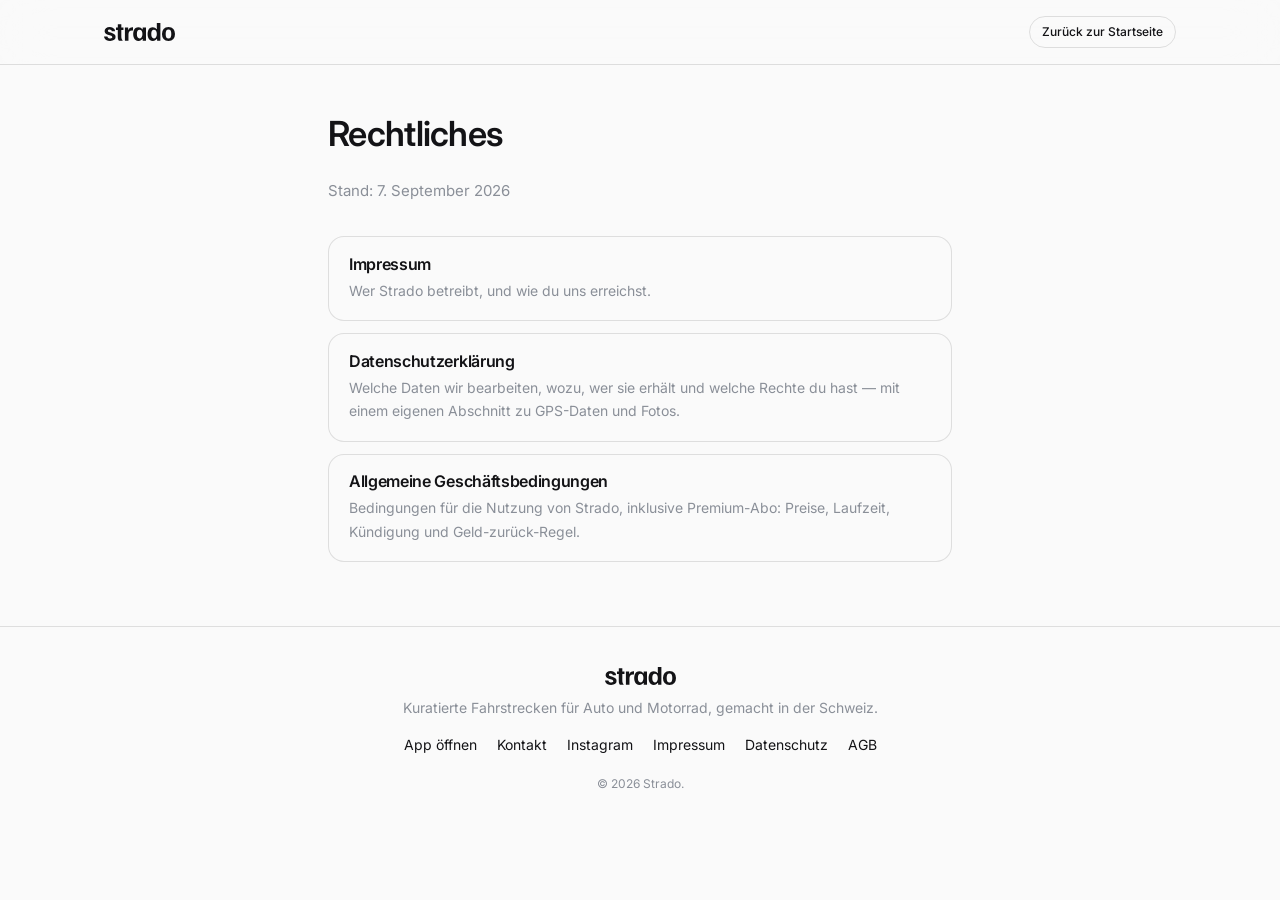
==== legal/index.html @ accf0fd1 "Infoseite: Texte menschlicher Gedankenstriche und Werbefloskeln aus Startseite, Meta-Beschreibungen " ====
<!DOCTYPE html>
<html lang="de">
<head>
<meta charset="UTF-8">
<meta name="viewport" content="width=device-width, initial-scale=1, viewport-fit=cover">
<title>Rechtliches · Strado</title>
<meta name="description" content="Impressum, Datenschutzerklärung und AGB von Strado.">

<!-- Kanonische Adresse. Ohne sie ist diese Seite unter zwei Hostnamen
     gleichzeitig indexierbar: www.strado.ch und die Vercel-interne
     cornice-ch.vercel.app, die denselben Inhalt mit 200 ausliefert. Zwei
     Adressen mit identischem Text sind fuer eine Suchmaschine zwei
     konkurrierende Seiten — bei einer jungen Domain genau die Aufteilung,
     die man sich nicht leisten kann.

     Der Wert traegt www, nicht die Apex-Form: strado.ch antwortet mit 308
     auf www.strado.ch, dort steht der Inhalt. Ein Canonical, das selbst
     erst weiterleitet, ist ein Widerspruch zwischen zwei Signalen. Verlinkt
     wird in Fliesstext und Rechtstexten weiterhin die Apex-Form (siehe
     README, Abschnitt "Domains") — das ist die Marke, dies hier ist die
     Adresse. Wer bei Vercel die Apex-Domain zur primaeren macht, dreht
     beide Werte hier und in og:url mit. -->
<link rel="canonical" href="https://www.strado.ch/legal">
<meta name="theme-color" media="(prefers-color-scheme: light)" content="#FAFAFA">
<meta name="theme-color" media="(prefers-color-scheme: dark)" content="#0B0B0D">
<meta name="robots" content="noindex">

<link rel="icon" href="/favicon.ico" sizes="32x32">
<link rel="icon" href="/favicon.svg" type="image/svg+xml">
<link rel="apple-touch-icon" href="/apple-touch-icon.png">
<link rel="preconnect" href="https://fonts.googleapis.com">
<link rel="preconnect" href="https://fonts.gstatic.com" crossorigin>
<link href="https://fonts.googleapis.com/css2?family=Inter:wght@400;500;600;700&display=swap" rel="stylesheet">
<link rel="stylesheet" href="/styles.css">
<script>
  window.va = window.va || function () { (window.vaq = window.vaq || []).push(arguments); };
</script>
<script defer src="/_vercel/insights/script.js"></script>
</head>
<body>

<header class="site-header">
  <div class="wrap header-inner">
    <a href="/" class="logo" aria-label="Strado, zur Startseite"><span class="signet"></span><span class="wortmarke">strado</span></a>
    <a class="btn btn-secondary btn-sm" href="/">Zurück zur Startseite</a>
  </div>
</header>

<main>
  <section class="legal">
    <div class="wrap legal-inner">
      <h1>Rechtliches</h1>
      <p class="legal-stand">Stand: 7. September 2026</p>

      <div class="legal-index">
        <a class="card" href="/legal/impressum">
          <h2>Impressum</h2>
          <p>Wer Strado betreibt, und wie du uns erreichst.</p>
        </a>
        <a class="card" href="/legal/datenschutz">
          <h2>Datenschutzerklärung</h2>
          <p>Welche Daten wir bearbeiten, wozu, wer sie erhält und welche Rechte du hast — mit einem eigenen Abschnitt zu GPS-Daten und Fotos.</p>
        </a>
        <a class="card" href="/legal/agb">
          <h2>Allgemeine Geschäftsbedingungen</h2>
          <p>Bedingungen für die Nutzung von Strado, inklusive Premium-Abo: Preise, Laufzeit, Kündigung und Geld-zurück-Regel.</p>
        </a>
      </div>
    </div>
  </section>
</main>

<footer class="site-footer">
  <div class="wrap footer-inner">
    <a href="/" class="logo"><span class="wortmarke">strado</span></a>
    <p class="footer-tag">Kuratierte Fahrstrecken für Auto und Motorrad, gemacht in der Schweiz.</p>
    <div class="footer-links">
      <a href="https://app.strado.ch/" rel="noopener">App öffnen</a>
      <a href="mailto:contact@strado.ch">Kontakt</a>
      <a href="https://www.instagram.com/strado.ch" rel="me noopener">Instagram</a>
      <a href="/legal/impressum">Impressum</a>
      <a href="/legal/datenschutz">Datenschutz</a>
      <a href="/legal/agb">AGB</a>
    </div>
    <p class="footer-copy">© <span id="year"></span> Strado.</p>
  </div>
</footer>

<script>document.getElementById('year').textContent = new Date().getFullYear();</script>
</body>
</html>
---- styles.css ----
/* Designsystem der Info-Seite.
 *
 * Die Werte stammen eins zu eins aus `app/globals.css` des App-Repos
 * (`janlampert08-dev/strado`) — gleiche Namen, gleiche Zahlen, damit ein
 * Abgleich der beiden Dateien ohne Umrechnen moeglich ist. Wer dort ein
 * Token aendert, sollte hier mitziehen; sonst laufen Info-Seite und App
 * wieder auseinander.
 *
 * Zwei bewusste Zusaetze, die es in der App nicht gibt und die als solche
 * gekennzeichnet sind: --text-hero (eine Stufe ueber --text-display, weil
 * ein Hero allein auf leerer Flaeche steht statt in einer App-Chrome) und
 * --max fuer die Inhaltsbreite.
 *
 * Die App kennt zusaetzlich eine manuelle Hell/Dunkel-Wahl
 * (Einstellungen -> Darstellung, gespeichert im localStorage). Die
 * Info-Seite hat keine Einstellungen und folgt deshalb nur der
 * Systemvorgabe — dieselben zwei Paletten, nur ohne Uebersteuerung.
 */

:root {
  --color-background: #fafafa;
  --color-foreground: #131316;
  --color-accent: #3d5afe;
  --color-muted: #8a8f98;

  --color-border: color-mix(in oklch, var(--color-foreground) 12%, transparent);
  --color-border-strong: color-mix(in oklch, var(--color-foreground) 30%, transparent);
  --color-surface: color-mix(in oklch, var(--color-foreground) 3%, var(--color-background));

  --color-accent-subtle: color-mix(in oklch, var(--color-accent) 8%, var(--color-background));

  --radius-sm: 0.5rem;
  --radius-md: 0.75rem;
  --radius-lg: 1rem;

  /* Wie in der App zurueckhaltend eingesetzt: nur fuer tatsaechlich
     schwebende Flaechen, nicht fuer ruhende Karten (die bekommen eine
     Haarlinie). Hier gibt es genau eine solche Flaeche, die Produktvorschau
     im Hero — die uebrigen Schattenstufen der App braucht diese Seite nicht
     und fuehrt sie deshalb nicht mit. */
  --shadow-elevated: 0 2px 8px -2px color-mix(in oklch, var(--color-foreground) 18%, transparent),
    0 1px 2px color-mix(in oklch, var(--color-foreground) 8%, transparent);

  --ease-standard: cubic-bezier(0.2, 0, 0, 1);
  --duration-fast: 120ms;

  --text-display: clamp(1.5rem, 1.2rem + 1.2vw, 2.25rem);
  --text-title: clamp(1.125rem, 1.05rem + 0.3vw, 1.375rem);

  /* Nur hier, nicht in der App: eine Stufe ueber --text-display. */
  --text-hero: clamp(2rem, 1.5rem + 2.2vw, 3.25rem);

  --max: 1120px;

  /* Hoehe des klebrigen Headers. Das Skript am Seitenende misst sie und
     ueberschreibt den Wert; dieser Standard entspricht der jetzigen
     Kopfzeile (12 px Polsterung oben und unten, 32 px Inhalt, 1 px Linie)
     und haelt den Hero auch ohne JavaScript bildschirmfuellend. */
  --header-h: 57px;

  color-scheme: light;
}

/* Reiner Token-Tausch wie in der App — kein Regelwerk unterhalb dieser
   Stelle kennt ein zweites Farbschema. */
@media (prefers-color-scheme: dark) {
  :root {
    --color-background: #0b0b0d;
    --color-foreground: #f2f2f4;
    --color-accent: #6b83ff;
    --color-muted: #8f95a3;

    --color-border: color-mix(in oklch, var(--color-foreground) 14%, transparent);
    --color-border-strong: color-mix(in oklch, var(--color-foreground) 32%, transparent);
    --color-surface: color-mix(in oklch, var(--color-foreground) 6%, var(--color-background));

    --color-accent-subtle: color-mix(in oklch, var(--color-accent) 14%, var(--color-background));

    --shadow-elevated: 0 2px 8px -2px color-mix(in oklch, black 50%, transparent),
      0 1px 2px color-mix(in oklch, black 30%, transparent);

    color-scheme: dark;
  }
}

* { box-sizing: border-box; }

html { scroll-behavior: smooth; }

body {
  margin: 0;
  background: var(--color-background);
  color: var(--color-foreground);
  font-family: "Inter", -apple-system, BlinkMacSystemFont, "Segoe UI", sans-serif;
  -webkit-font-smoothing: antialiased;
  -webkit-tap-highlight-color: transparent;
  line-height: 1.5;
}

img, svg { display: block; max-width: 100%; }

a { color: inherit; text-decoration: none; }

/* Wie in der App: tabellarische Zahlen fuer Raenge, Zeiten und Kilometer. */
.num {
  font-family: "IBM Plex Mono", ui-monospace, SFMono-Regular, Menlo, monospace;
  font-weight: 500;
  font-variant-numeric: tabular-nums;
}

.wrap {
  max-width: var(--max);
  margin: 0 auto;
  padding: 0 1rem;
}

@media (min-width: 640px) {
  .wrap { padding: 0 1.5rem; }
}

h1, h2, h3 {
  font-weight: 600;
  letter-spacing: -0.02em;
  line-height: 1.2;
  margin: 0;
}

@media (prefers-reduced-motion: reduce) {
  html { scroll-behavior: auto; }
  *, *::before, *::after {
    animation-duration: 0.01ms !important;
    /* Ohne das liefe eine Endlos-Animation (der Pfeil im Scroll-Hinweis)
       nicht ruhig, sondern unsichtbar schnell weiter. */
    animation-iteration-count: 1 !important;
    transition-duration: 0.01ms !important;
  }
}

/* ---------- Wortmarke und Signet ----------
 *
 * Die App zeichnet dieselbe Kontur als Inline-SVG mit fill="currentColor"
 * (components/Wortmarke.tsx), damit sie in hell und dunkel funktioniert.
 * Ein <img> kann currentColor nicht erben, deshalb liegt wortmarke.svg hier
 * als Maske ueber einer Flaeche in der Textfarbe — eine Datei, beide
 * Schemata, wie drueben.
 *
 * Ohne Maskenunterstuetzung bleibt der Text "strado" sichtbar; er steht auch
 * mit Maske im Markup und liefert den Linknamen fuer Screenreader.
 */
.wortmarke {
  display: block;
  font-size: 1.125rem;
  font-weight: 700;
  letter-spacing: -0.03em;
  line-height: 1;
}

@supports (mask-image: url("/wortmarke.svg")) or (-webkit-mask-image: url("/wortmarke.svg")) {
  .wortmarke {
    /* 268.83 : 67.92 aus dem viewBox, auf 18 px Hoehe — dieselbe Hoehe, die
       die App im Header setzt (h-[18px]). */
    width: 71.25px;
    height: 18px;
    overflow: hidden;
    text-indent: -400px;
    background-color: currentColor;
    -webkit-mask: url("/wortmarke.svg") no-repeat center / contain;
    mask: url("/wortmarke.svg") no-repeat center / contain;
  }
}

/* Das Signet — der Rundkurs — traegt die Kopfzeile auf schmalen Schirmen,
 * genau wie components/LogoLink.tsx in der App: unter 640 px das Zeichen, ab
 * 640 px der ganze Schriftzug. Die Fusszeile behaelt den Schriftzug in jeder
 * Breite; sie ist eine mittige Spalte und hat den Platz.
 *
 * Standardmaessig unsichtbar: faellt die Maske aus, bleibt es unsichtbar und
 * der Schriftzug steht ueberall, denn der Tausch unten liegt mit im
 * @supports-Block. Ohne das zeigte ein Browser ohne Maskenunterstuetzung
 * unter 640 px ueberhaupt kein Logo.
 */
.signet {
  display: none;
}

@supports (mask-image: url("/signet.svg")) or (-webkit-mask-image: url("/signet.svg")) {
  .signet {
    /* 92 : 54 aus dem viewBox, auf dieselben 18 px Hoehe wie die Wortmarke.
       Das Zeichen ist rund 1.7-mal so breit wie hoch — die Breite folgt der
       Hoehe, eine quadratische Flaeche wuerde es stauchen. */
    width: 30.67px;
    height: 18px;
    background-color: currentColor;
    -webkit-mask: url("/signet.svg") no-repeat center / contain;
    mask: url("/signet.svg") no-repeat center / contain;
  }

  @media (max-width: 639.98px) {
    .site-header .signet { display: block; }
    /* Der Linkname haengt hier nicht mehr am Text: display: none nimmt ihn
       auch aus dem Accessibility-Baum. Deshalb traegt das <a> in der
       Kopfzeile ein aria-label. */
    .site-header .wortmarke { display: none; }
  }
}

.logo {
  display: flex;
  flex-shrink: 0;
  color: var(--color-foreground);
}

/* ---------- Header ---------- */

/* Sticky mit Transluzenz statt eines deckenden Balkens — dasselbe Muster wie
   components/Header.tsx in der App. */
.site-header {
  position: sticky;
  top: 0;
  z-index: 30;
  border-bottom: 1px solid var(--color-border);
  background: color-mix(in oklch, var(--color-background) 85%, transparent);
  -webkit-backdrop-filter: blur(24px);
  backdrop-filter: blur(24px);
}

.header-inner {
  display: flex;
  align-items: center;
  justify-content: space-between;
  gap: 0.75rem;
  padding-top: 0.75rem;
  padding-bottom: 0.75rem;
}

@media (min-width: 640px) {
  .header-inner { padding-top: 1rem; padding-bottom: 1rem; }
}

.site-nav {
  display: none;
  align-items: center;
  gap: 1.5rem;
  font-size: 0.875rem;
}

.site-nav a { transition: color var(--duration-fast) var(--ease-standard); }
.site-nav a:hover { color: var(--color-accent); }

.header-actions {
  display: flex;
  flex-shrink: 0;
  align-items: center;
  gap: 1rem;
}

@media (min-width: 768px) {
  .site-nav { display: flex; }
}

/* ---------- Buttons ----------
 *
 * Varianten und Groessen aus components/ui/Button.tsx: primary ist die
 * Vordergrundfarbe als Flaeche (kein Farbverlauf, kein farbiger Schatten),
 * secondary eine Haarlinie. .btn-lg gibt es dort nicht — der Hero-CTA steht
 * hier allein auf einer leeren Flaeche und traegt eine Stufe mehr.
 */

.btn {
  display: inline-flex;
  align-items: center;
  justify-content: center;
  gap: 0.375rem;
  border: 1px solid transparent;
  font-weight: 500;
  white-space: nowrap;
  transition: transform var(--duration-fast) var(--ease-standard),
    opacity var(--duration-fast) var(--ease-standard),
    border-color var(--duration-fast) var(--ease-standard),
    background-color var(--duration-fast) var(--ease-standard);
}

.btn:active { transform: scale(0.95); }

.btn:focus-visible,
.text-link:focus-visible,
.scroll-cue:focus-visible,
.site-nav a:focus-visible,
.footer-links a:focus-visible,
.logo:focus-visible {
  outline: none;
  border-radius: var(--radius-sm);
  box-shadow: 0 0 0 2px var(--color-background),
    0 0 0 4px color-mix(in oklch, var(--color-accent) 40%, transparent);
}

.btn-primary {
  border-radius: 999px;
  border-color: var(--color-foreground);
  background: var(--color-foreground);
  color: var(--color-background);
}

.btn-primary:hover { opacity: 0.9; }

.btn-secondary {
  border-radius: var(--radius-lg);
  border-color: var(--color-border);
  color: var(--color-foreground);
}

.btn-secondary:hover { border-color: var(--color-border-strong); }

/* sm ist die Groesse, die die App im Header setzt; lg gibt es dort nicht
   (siehe Kommentar oben). Die mittlere Groesse fuehrt diese Seite nicht mit,
   weil sie hier an keiner Stelle vorkommt. */
.btn-sm { padding: 0.375rem 0.75rem; font-size: 0.75rem; }
.btn-lg { padding: 0.6875rem 1.375rem; font-size: 0.9375rem; }

.text-link {
  color: var(--color-foreground);
  text-decoration: underline;
  text-decoration-color: var(--color-border-strong);
  text-underline-offset: 0.25em;
  transition: color var(--duration-fast) var(--ease-standard),
    text-decoration-color var(--duration-fast) var(--ease-standard);
}

.text-link:hover { color: var(--color-accent); text-decoration-color: var(--color-accent); }

/* ---------- Flaechen ----------
 *
 * components/ui/Card.tsx: rounded-lg, Haarlinie, ruhender Untergrund. Kein
 * Farbverlauf, kein Schatten ausser bei tatsaechlich schwebenden Flaechen.
 */

.card {
  border: 1px solid var(--color-border);
  border-radius: var(--radius-lg);
  background: var(--color-background);
}

/* ---------- Abschnitte ---------- */

section { padding: 4rem 0; }

/* Wie bei den Rechtstexten: ein Sprung auf #funktionen oder #so-gehts soll
   nicht unter dem klebrigen Header landen. */
section[id] { scroll-margin-top: 4.5rem; }

@media (min-width: 768px) {
  section { padding: 5rem 0; }
}

section h2 {
  font-size: var(--text-display);
  max-width: 34ch;
}

/* Abschnittsmarke wie die Zwischenueberschriften in der App
   (RouteLeaderboardPreview: "text-sm font-semibold tracking-wide uppercase"). */
.section-label {
  margin: 0 0 0.75rem;
  font-size: 0.875rem;
  font-weight: 600;
  letter-spacing: 0.05em;
  text-transform: uppercase;
  color: var(--color-muted);
}

.section-lede {
  color: var(--color-muted);
  font-size: 1rem;
  max-width: 60ch;
  margin: 0.75rem 0 0;
}

/* ---------- Hero ---------- */

.hero { padding: 3rem 0 4rem; }

@media (min-width: 768px) {
  .hero { padding: 4rem 0 5rem; }
}

.hero-inner {
  display: grid;
  grid-template-columns: 1fr;
  gap: 3rem;
  align-items: center;
}

@media (min-width: 980px) {
  .hero-inner { grid-template-columns: 1.05fr 0.95fr; }
}

.hero-copy { max-width: 36rem; }

.hero h1 {
  font-size: var(--text-hero);
  letter-spacing: -0.03em;
  margin-bottom: 1rem;
}

.hero h1 .accent-text { color: var(--color-accent); }

.hero-sub {
  font-size: 1.0625rem;
  color: var(--color-muted);
  max-width: 52ch;
  margin: 0 0 1.75rem;
}

.hero-cta {
  display: flex;
  flex-wrap: wrap;
  align-items: center;
  gap: 0.75rem 1.25rem;
  margin-bottom: 0;
}

/* ---- Scroll-Hinweis ----
 *
 * Ein Link wie jeder andere (er springt zu #funktionen), nur mit einem
 * Pfeil, der sich bewegt. Auf dem Handy sitzt er am unteren Rand des
 * bildschirmfuellenden Heros und ist dort das einzige Zeichen, dass unter
 * der Kante noch etwas kommt. Die Bewegung ist klein und langsam: sie soll
 * den Blick fuehren, nicht um Aufmerksamkeit betteln.
 */
.scroll-cue {
  display: inline-flex;
  align-self: flex-start;
  align-items: center;
  gap: 0.5rem;
  margin-top: 1.5rem;
  font-size: 0.875rem;
  color: var(--color-muted);
  transition: color var(--duration-fast) var(--ease-standard);
}

.scroll-cue:hover { color: var(--color-foreground); }

.scroll-cue svg {
  width: 1.125rem;
  height: 1.125rem;
  animation: scroll-cue-pfeil 1.8s ease-in-out infinite;
}

@keyframes scroll-cue-pfeil {
  0%, 60%, 100% { transform: translateY(0); opacity: 0.7; }
  30% { transform: translateY(0.3rem); opacity: 1; }
}

/* ---- Bildschirmfuellender Hero auf dem Handy ----
 *
 * Bis 980 px steht die Produktvorschau unter dem Text (darueber liegen beide
 * nebeneinander, da ergaebe die Rechnung keinen Sinn). In dieser Breite soll
 * der Textteil allein den sichtbaren Bereich fuellen: die Vorschau der
 * Streckenseite taucht erst auf, wenn jemand scrollt.
 *
 * Abgezogen wird die Hoehe des klebrigen Headers — er steht im Fluss, nicht
 * ueber dem Inhalt, also ist der freie Bereich um genau so viel kleiner.
 * --header-h misst das Skript am Seitenende; der Standardwert hier ist die
 * gemessene Hoehe der jetzigen Kopfzeile und traegt die Seite auch ohne
 * JavaScript.
 *
 * dvh statt vh, weil iOS Safari die Adressleiste beim Scrollen einklappt:
 * mit vh waere der Hero anfangs zu hoch und die Vorschau lugte hervor. Die
 * vh-Zeile davor bleibt als Rueckfall fuer Browser ohne dvh stehen.
 *
 * min-height, nicht height: auf einem quer gehaltenen Handy ist der Text
 * hoeher als der Bildschirm, dann waechst der Block mit, statt zu ueberlaufen.
 */
@media (max-width: 979.98px) {
  .hero { padding-top: 0; }

  .hero-copy {
    display: flex;
    flex-direction: column;
    min-height: calc(100vh - var(--header-h));
    min-height: calc(100dvh - var(--header-h));
    /* Polsterung statt Aussenabstand: sie zaehlt in die Mindesthoehe hinein
       (border-box) und haelt den Text auch dann von der Kopfzeile weg, wenn
       die automatischen Abstaende unten auf 0 fallen — quer gehaltenes
       Handy, sehr grosse Schrift. */
    padding-top: 2rem;
    padding-bottom: calc(1rem + env(safe-area-inset-bottom, 0px));
  }

  /* Zwei automatische Aussenabstaende teilen den freien Platz: der Text sitzt
     in der Mitte, der Scroll-Hinweis am unteren Rand. Reicht der Platz
     nicht, fallen beide auf 0 zurueck und nichts ueberlappt — der Abstand
     zum Knopf bleibt dann als Polsterung erhalten. */
  .hero-copy h1 { margin-top: auto; }

  .hero-copy .scroll-cue {
    margin-top: auto;
    padding-top: 1.5rem;
  }
}

/* ---------- Produktvorschau im Hero ----------
 *
 * Nachbau des Detail-Panels einer Streckenseite, Block fuer Block aus dem
 * App-Repo: Kopfzeile und Kennzahlen-Kacheln aus app/strecken/[id]/page.tsx,
 * der Akzent-Knopf aus components/GefahrenSection.tsx, das Hoehenprofil aus
 * components/ElevationProfile.tsx (gleicher viewBox, gleicher Verlauf,
 * gleicher Gipfelpunkt) und die Bestzeiten aus
 * components/RouteLeaderboardPreview.tsx.
 */

.app-shot {
  display: flex;
  flex-direction: column;
  gap: 1.25rem;
  margin: 0 auto;
  max-width: 26rem;
  padding: 1.25rem;
  box-shadow: var(--shadow-elevated);
}

.shot-region,
.shot-orte {
  margin: 0;
  font-size: 0.875rem;
  color: var(--color-muted);
}

.shot-name {
  margin: 0;
  font-size: var(--text-display);
  font-weight: 600;
  letter-spacing: -0.02em;
  line-height: 1.2;
}

.shot-orte { margin-top: 0.25rem; }

/* Der Knopf steht in der App ueber einer Trennlinie und ist der einzige
   flaechige Akzent auf der Seite — hier genauso, als Blickfang des
   Ausschnitts. Ein <span>, kein <a>: der Ausschnitt ist ein Bild, kein
   zweiter Weg in die App. */
.shot-start {
  display: flex;
  justify-content: center;
  border-top: 1px solid var(--color-border);
  padding-top: 1.25rem;
}

.shot-start-knopf {
  border-radius: 999px;
  border: 1px solid var(--color-accent);
  background: var(--color-accent);
  padding: 0.6rem 2rem;
  font-size: 0.9375rem;
  font-weight: 500;
  color: var(--color-background);
}

/* ---- Hoehenprofil ---- */

.shot-profil svg {
  width: 100%;
  height: 6rem;
}

/* stop-color gehoert hierher: eine Praesentationsangabe im Markup nimmt kein
   var(), der Verlauf bliebe im dunklen Schema auf dem hellen Akzentton
   stehen — dasselbe Problem loest ElevationProfile.tsx drueben ueber ein
   style-Objekt. Das fill="url(#hoehenverlauf)" der Flaeche steht dagegen
   bewusst im Markup: ein url(#id) in einem Stylesheet loest gegen dessen
   eigene Adresse auf und faende den Verlauf im Dokument nicht sicher. */
.shot-profil stop { stop-color: var(--color-accent); }

.shot-linie {
  fill: none;
  stroke: var(--color-accent);
  stroke-width: 2;
  stroke-linecap: round;
  stroke-linejoin: round;
}

.shot-gipfel { fill: var(--color-accent); }

.shot-profil-fuss {
  display: flex;
  justify-content: space-between;
  gap: 0.5rem;
  margin: 0.25rem 0 0;
  font-size: 0.75rem;
  color: var(--color-muted);
}

/* ---- Kennzahlen ---- */

/* Die App zeigt sie zweispaltig und ab sm vierspaltig; in dieser Breite ist
   zweispaltig die Fassung, die traegt. */
.shot-werte {
  display: grid;
  grid-template-columns: repeat(2, 1fr);
  gap: 0.75rem;
  margin: 0;
}

.shot-wert {
  display: flex;
  flex-direction: column;
  gap: 0.25rem;
  border: 1px solid var(--color-border);
  border-radius: var(--radius-lg);
  background: var(--color-surface);
  padding: 0.875rem;
}

.shot-wert dt { font-size: 0.8125rem; color: var(--color-muted); }
.shot-wert dd { margin: 0; font-size: 0.875rem; }
.shot-wert-gross { font-size: var(--text-title); font-weight: 600; }

/* ---- Bestzeiten ---- */

.shot-label {
  margin: 0 0 0.5rem;
  font-size: 0.875rem;
  font-weight: 600;
  letter-spacing: 0.05em;
  text-transform: uppercase;
  color: var(--color-muted);
}

.shot-bestzeiten {
  list-style: none;
  margin: 0;
  padding: 0;
  border: 1px solid var(--color-border);
  border-radius: var(--radius-lg);
  background: var(--color-background);
}

.shot-bestzeiten li {
  display: flex;
  align-items: center;
  gap: 0.75rem;
  padding: 0.625rem 0.875rem;
  font-size: 0.875rem;
}

.shot-bestzeiten li + li { border-top: 1px solid var(--color-border); }

.shot-rang {
  display: flex;
  width: 1rem;
  flex-shrink: 0;
  justify-content: center;
  font-size: 0.75rem;
  color: var(--color-muted);
}

.shot-rang svg { width: 1rem; height: 1rem; }

.shot-avatar {
  display: flex;
  width: 1.5rem;
  height: 1.5rem;
  flex-shrink: 0;
  align-items: center;
  justify-content: center;
  border: 1px solid var(--color-border);
  border-radius: 999px;
  background: var(--color-surface);
  font-size: 0.6rem;
  font-weight: 500;
  color: var(--color-muted);
}

.shot-fahrer {
  min-width: 0;
  flex: 1;
  overflow: hidden;
  text-overflow: ellipsis;
  white-space: nowrap;
}

.shot-zeit {
  flex-shrink: 0;
  font-size: 0.8125rem;
  color: var(--color-muted);
}

/* ---------- Funktionen ---------- */

.features { border-top: 1px solid var(--color-border); }

.feature-grid {
  display: grid;
  grid-template-columns: repeat(auto-fit, minmax(17rem, 1fr));
  gap: 0.75rem;
  margin-top: 2.5rem;
}

.feature {
  padding: 1.25rem;
  transition: border-color var(--duration-fast) var(--ease-standard);
}

.feature:hover { border-color: var(--color-border-strong); }

.feature-icon-badge {
  display: inline-flex;
  align-items: center;
  justify-content: center;
  width: 2.25rem;
  height: 2.25rem;
  border-radius: var(--radius-md);
  background: var(--color-accent-subtle);
  color: var(--color-accent);
  margin-bottom: 1rem;
}

.feature-icon-badge svg { width: 1.125rem; height: 1.125rem; }

.feature h3 { font-size: 0.9375rem; margin-bottom: 0.375rem; }
.feature p { color: var(--color-muted); margin: 0; font-size: 0.875rem; }

/* ---------- So geht's ---------- */

.steps { border-top: 1px solid var(--color-border); }

.step-list {
  list-style: none;
  margin: 2.5rem 0 0;
  padding: 0;
  display: grid;
  grid-template-columns: repeat(auto-fit, minmax(15rem, 1fr));
  gap: 0.75rem;
}

.step-list li { padding: 1.25rem; }

.step-num {
  display: inline-flex;
  align-items: center;
  justify-content: center;
  width: 1.75rem;
  height: 1.75rem;
  margin-bottom: 1rem;
  border: 1px solid var(--color-border);
  border-radius: 999px;
  font-family: "IBM Plex Mono", ui-monospace, SFMono-Regular, Menlo, monospace;
  font-size: 0.75rem;
  font-weight: 500;
  color: var(--color-muted);
}

.step-list h3 { font-size: 0.9375rem; margin-bottom: 0.375rem; }
.step-list p { color: var(--color-muted); margin: 0; font-size: 0.875rem; }

/* ---------- Schluss-CTA ---------- */

.cta {
  border-top: 1px solid var(--color-border);
  background: var(--color-surface);
  text-align: center;
}

.cta-inner { max-width: 40rem; margin: 0 auto; }

.cta p { color: var(--color-muted); font-size: 1rem; margin: 0.75rem 0 1.75rem; }

.cta-secondary { font-size: 0.875rem; margin: 1.25rem 0 0; }

/* ---------- Rechtstexte (Impressum, Datenschutz, AGB) ---------- */

.legal { padding: 3rem 0 4rem; }

.legal-inner { max-width: 42rem; }

.legal h1 { font-size: var(--text-display); margin-bottom: 1.5rem; }

.legal h2 {
  font-size: 1rem;
  margin: 2.25rem 0 0.6rem;
  padding-top: 1.5rem;
  border-top: 1px solid var(--color-border);
}

.legal h2:first-of-type { border-top: none; padding-top: 0; margin-top: 0; }

.legal h3 {
  font-size: 0.9375rem;
  color: var(--color-muted);
  margin: 1.5rem 0 0.4rem;
  letter-spacing: 0;
}

.legal p { font-size: 0.9375rem; line-height: 1.7; margin: 0 0 0.5rem; }

.legal a {
  text-decoration: underline;
  text-decoration-color: var(--color-border-strong);
  text-underline-offset: 0.2em;
  transition: color var(--duration-fast) var(--ease-standard);
}

.legal a:hover { color: var(--color-accent); }

.legal ul, .legal ol {
  font-size: 0.9375rem;
  line-height: 1.7;
  margin: 0 0 0.75rem;
  padding-left: 1.25rem;
}

.legal li { margin-bottom: 0.35rem; }
.legal li::marker { color: var(--color-muted); }

/* Datum-/Stand-Zeile direkt unter der Ueberschrift. */
.legal-stand {
  color: var(--color-muted);
  font-size: 0.875rem;
  margin: -1rem 0 2rem;
}

/* Inhaltsverzeichnis fuer die laengeren Texte (AGB, Datenschutz). Ohne das
   sind 16 Ziffern auf dem Handy nicht navigierbar. */
.legal-toc {
  background: var(--color-surface);
  border: 1px solid var(--color-border);
  border-radius: var(--radius-lg);
  padding: 1.1rem 1.25rem;
  margin: 0 0 2.5rem;
}
.legal-toc p {
  font-size: 0.75rem;
  font-weight: 600;
  text-transform: uppercase;
  letter-spacing: 0.05em;
  color: var(--color-muted);
  margin: 0 0 0.6rem;
}
.legal-toc ol { margin: 0; padding-left: 1.1rem; font-size: 0.875rem; }
.legal-toc li { margin-bottom: 0.2rem; }
.legal-toc a { text-decoration: none; }
.legal-toc a:hover { text-decoration: underline; }

/* Anker sollen nicht unter dem klebrigen Header verschwinden. */
.legal h2[id] { scroll-margin-top: 5rem; }

/* Hinweiskasten im Fliesstext (z. B. „was andere sehen koennen"). */
.legal-note {
  border-left: 2px solid var(--color-accent);
  background: var(--color-accent-subtle);
  border-radius: 0 var(--radius-sm) var(--radius-sm) 0;
  padding: 0.9rem 1.1rem;
  margin: 1rem 0 1.25rem;
}
.legal-note p { font-size: 0.875rem; margin: 0 0 0.4rem; }
.legal-note p:last-child { margin-bottom: 0; }

/* Tabellen (Preise, Auftragsbearbeiter, Aufbewahrungsfristen). Der Wrapper
   scrollt, nicht die Seite. */
.legal-table-wrap { overflow-x: auto; margin: 0.75rem 0 1.25rem; }

.legal table {
  width: 100%;
  min-width: 420px;
  border-collapse: collapse;
  font-size: 0.875rem;
}
.legal th, .legal td {
  text-align: left;
  vertical-align: top;
  padding: 0.6rem 0.75rem;
  border-bottom: 1px solid var(--color-border);
  line-height: 1.55;
}
.legal th {
  color: var(--color-muted);
  font-weight: 600;
  font-size: 0.75rem;
  text-transform: uppercase;
  letter-spacing: 0.05em;
  border-bottom-color: var(--color-border-strong);
}
.legal tr:last-child td { border-bottom: none; }

/* Uebersichtsseite /legal */
.legal-index { display: grid; gap: 0.75rem; margin-top: 2rem; }

.legal-index a {
  display: block;
  padding: 1.1rem 1.25rem;
  text-decoration: none;
  transition: border-color var(--duration-fast) var(--ease-standard);
}
.legal-index a:hover { border-color: var(--color-border-strong); color: inherit; }
.legal-index h2 {
  font-size: 1rem;
  border-top: none;
  padding-top: 0;
  margin: 0 0 0.3rem;
}
.legal-index p { color: var(--color-muted); font-size: 0.875rem; margin: 0; }

/* ---------- Fusszeile ---------- */

.site-footer {
  border-top: 1px solid var(--color-border);
  padding: 2.5rem 0;
}

.footer-inner {
  display: flex;
  flex-direction: column;
  align-items: center;
  gap: 0.75rem;
  text-align: center;
}

.footer-tag { color: var(--color-muted); font-size: 0.875rem; margin: 0; }

.footer-links {
  display: flex;
  flex-wrap: wrap;
  justify-content: center;
  gap: 0.5rem 1.25rem;
  font-size: 0.875rem;
  margin: 0.25rem 0;
}
.footer-links a { transition: color var(--duration-fast) var(--ease-standard); }
.footer-links a:hover { color: var(--color-accent); }

.footer-copy { color: var(--color-muted); font-size: 0.75rem; margin: 0.25rem 0 0; }
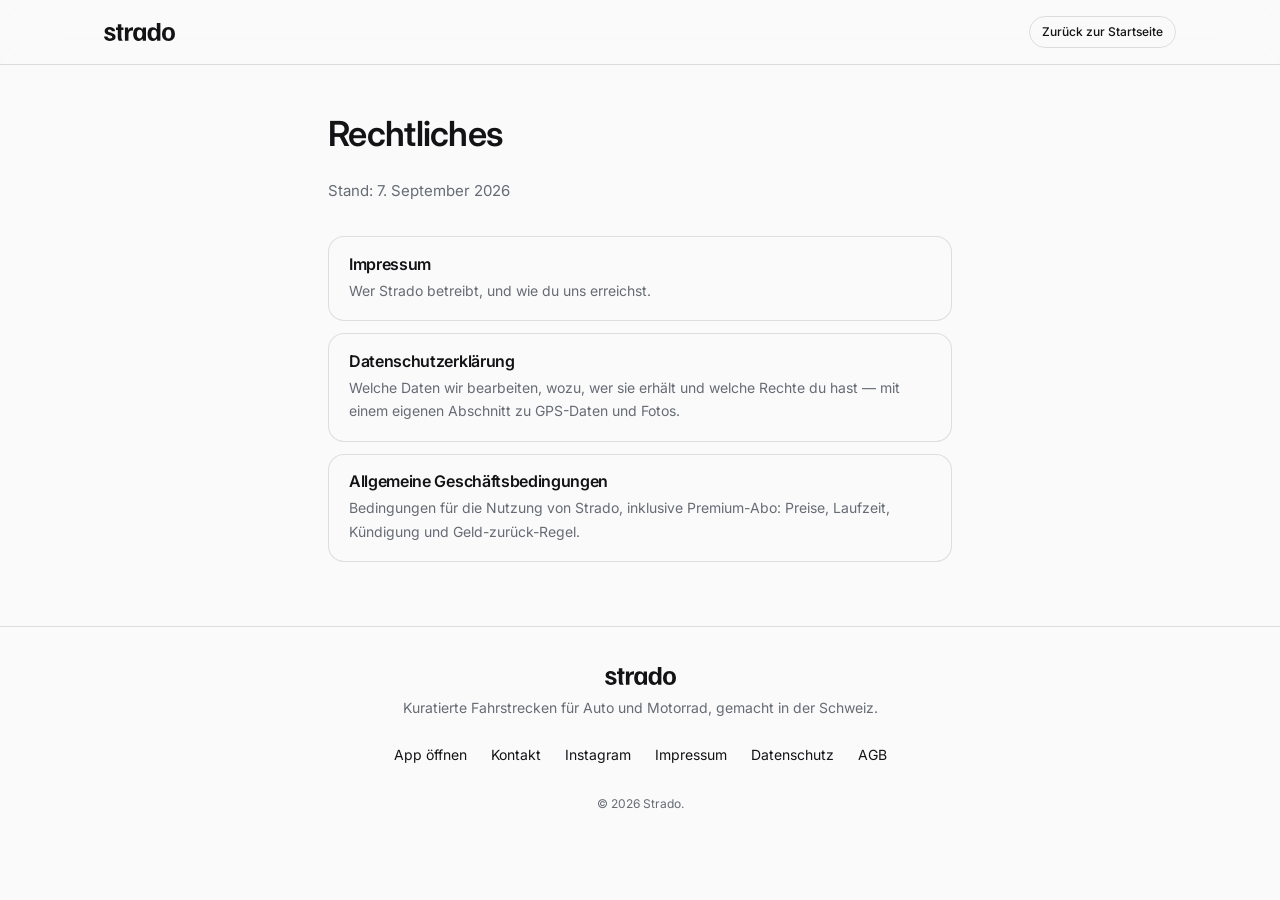
==== commit eee8d12f: "Barrierefreiheit: Kontrast, Fokusring, Sprunglink, Landmarks - --color-muted im hellen Schema auf #6" ====
--- a/legal/index.html
+++ b/legal/index.html
@@ -1,5 +1,5 @@
 <!DOCTYPE html>
-<html lang="de">
+<html lang="de-CH">
 <head>
 <meta charset="UTF-8">
 <meta name="viewport" content="width=device-width, initial-scale=1, viewport-fit=cover">
@@ -38,6 +38,7 @@
 <script defer src="/_vercel/insights/script.js"></script>
 </head>
 <body>
+<a class="skip-link" href="#inhalt">Zum Inhalt springen</a>
 
 <header class="site-header">
   <div class="wrap header-inner">
@@ -46,7 +47,7 @@
   </div>
 </header>
 
-<main>
+<main id="inhalt">
   <section class="legal">
     <div class="wrap legal-inner">
       <h1>Rechtliches</h1>
@@ -74,14 +75,14 @@
   <div class="wrap footer-inner">
     <a href="/" class="logo"><span class="wortmarke">strado</span></a>
     <p class="footer-tag">Kuratierte Fahrstrecken für Auto und Motorrad, gemacht in der Schweiz.</p>
-    <div class="footer-links">
+    <nav class="footer-links" aria-label="Fusszeile">
       <a href="https://app.strado.ch/" rel="noopener">App öffnen</a>
       <a href="mailto:contact@strado.ch">Kontakt</a>
       <a href="https://www.instagram.com/strado.ch" rel="me noopener">Instagram</a>
       <a href="/legal/impressum">Impressum</a>
       <a href="/legal/datenschutz">Datenschutz</a>
       <a href="/legal/agb">AGB</a>
-    </div>
+    </nav>
     <p class="footer-copy">© <span id="year"></span> Strado.</p>
   </div>
 </footer>
--- a/styles.css
+++ b/styles.css
@@ -21,7 +21,7 @@
   --color-background: #fafafa;
   --color-foreground: #131316;
   --color-accent: #3d5afe;
-  --color-muted: #8a8f98;
+  --color-muted: #666b74; /* wie die App: 5.13:1 auf #fafafa (vorher 3.1:1) */
 
   --color-border: color-mix(in oklch, var(--color-foreground) 12%, transparent);
   --color-border-strong: color-mix(in oklch, var(--color-foreground) 30%, transparent);
@@ -123,7 +123,23 @@
   letter-spacing: -0.02em;
   line-height: 1.2;
   margin: 0;
-}
+  text-wrap: balance;
+}
+
+p { text-wrap: pretty; }
+
+/* Erster Tab-Stopp jeder Seite: springt an der Kopfzeile vorbei zum Inhalt. */
+.skip-link {
+  position: absolute;
+  left: 1rem;
+  top: -3rem;
+  z-index: 40;
+  padding: 0.5rem 0.75rem;
+  border-radius: var(--radius-sm);
+  background: var(--color-foreground);
+  color: var(--color-background);
+}
+.skip-link:focus { top: 0.5rem; }
 
 @media (prefers-reduced-motion: reduce) {
   html { scroll-behavior: auto; }
@@ -291,7 +307,7 @@
   outline: none;
   border-radius: var(--radius-sm);
   box-shadow: 0 0 0 2px var(--color-background),
-    0 0 0 4px color-mix(in oklch, var(--color-accent) 40%, transparent);
+    0 0 0 4px var(--color-accent);
 }
 
 .btn-primary {
@@ -754,6 +770,135 @@
 .step-list h3 { font-size: 0.9375rem; margin-bottom: 0.375rem; }
 .step-list p { color: var(--color-muted); margin: 0; font-size: 0.875rem; }
 
+/* ---------- Premium ---------- */
+
+.premium { border-top: 1px solid var(--color-border); }
+
+.premium-preise {
+  list-style: none;
+  margin: 1.5rem 0 0;
+  padding: 0;
+  display: grid;
+  gap: 0.5rem;
+  max-width: 60ch;
+  font-size: 0.9375rem;
+}
+
+.premium-preise li {
+  border: 1px solid var(--color-border);
+  border-radius: var(--radius-lg);
+  background: var(--color-background);
+  padding: 0.75rem 1rem;
+}
+
+.premium-hinweis {
+  color: var(--color-muted);
+  font-size: 0.875rem;
+  max-width: 60ch;
+  margin: 1rem 0 1.5rem;
+}
+
+/* ---------- Fragen ----------
+ *
+ * Eine Liste mit Haarlinien statt einzelner Karten: acht Karten
+ * untereinander waeren acht Rahmen um acht Zeilen. Auf breiten Bildschirmen
+ * steht der Kopf links und bleibt beim Scrollen stehen, die Fragen laufen
+ * rechts daneben — wie die Rechtstexte auf eine lesbare Zeilenlaenge
+ * begrenzt.
+ */
+
+.fragen { border-top: 1px solid var(--color-border); }
+
+.fragen-inner {
+  display: grid;
+  gap: 2rem;
+}
+
+@media (min-width: 980px) {
+  .fragen-inner {
+    grid-template-columns: minmax(0, 1fr) minmax(0, 2fr);
+    gap: 4rem;
+    align-items: start;
+  }
+  .fragen-kopf { position: sticky; top: calc(var(--header-h) + 2rem); }
+}
+
+.fragen-liste {
+  max-width: 44rem;
+  border-top: 1px solid var(--color-border);
+}
+
+.frage { border-bottom: 1px solid var(--color-border); }
+
+.frage summary {
+  display: flex;
+  align-items: flex-start;
+  justify-content: space-between;
+  gap: 1rem;
+  padding: 1.125rem 0;
+  font-size: 1rem;
+  font-weight: 600;
+  cursor: pointer;
+  list-style: none;
+  transition: color var(--duration-fast) var(--ease-standard);
+}
+
+.frage summary::-webkit-details-marker { display: none; }
+
+.frage summary:hover { color: var(--color-accent); }
+
+/* Ein Plus, das beim Oeffnen zum Minus wird: der senkrechte Strich dreht
+   sich flach. Gezeichnet mit zwei Linien statt einem Zeichen, damit es in
+   jeder Schrift gleich sitzt. */
+.frage summary::after {
+  content: "";
+  flex-shrink: 0;
+  width: 0.875rem;
+  height: 0.875rem;
+  margin-top: 0.3rem;
+  background:
+    linear-gradient(currentColor, currentColor) center / 100% 2px no-repeat,
+    linear-gradient(currentColor, currentColor) center / 2px 100% no-repeat;
+  color: var(--color-muted);
+  transition: transform var(--duration-fast) var(--ease-standard);
+}
+
+.frage[open] summary::after {
+  background:
+    linear-gradient(currentColor, currentColor) center / 100% 2px no-repeat;
+  transform: rotate(180deg);
+}
+
+.frage summary:focus-visible {
+  outline: none;
+  border-radius: var(--radius-sm);
+  box-shadow: 0 0 0 2px var(--color-background),
+    0 0 0 4px var(--color-accent);
+}
+
+.antwort {
+  padding: 0 0 1.25rem;
+  color: var(--color-muted);
+  font-size: 0.9375rem;
+  line-height: 1.65;
+}
+
+.antwort p { margin: 0 0 0.75rem; }
+.antwort p:last-child { margin-bottom: 0; }
+
+.antwort ul {
+  margin: 0 0 0.75rem;
+  padding-left: 1.1rem;
+}
+
+.antwort li { margin-bottom: 0.4rem; }
+.antwort li::marker { color: var(--color-border-strong); }
+
+/* Links in den Antworten in Textfarbe, damit sie sich vom gedaempften
+   Fliesstext abheben. */
+.antwort .text-link { color: var(--color-foreground); }
+.antwort .text-link:hover { color: var(--color-accent); }
+
 /* ---------- Schluss-CTA ---------- */
 
 .cta {
@@ -922,11 +1067,12 @@
   display: flex;
   flex-wrap: wrap;
   justify-content: center;
-  gap: 0.5rem 1.25rem;
+  gap: 0 1rem;
   font-size: 0.875rem;
   margin: 0.25rem 0;
 }
-.footer-links a { transition: color var(--duration-fast) var(--ease-standard); }
+/* Polster statt Abstand: so wird jeder Link mindestens 44px hoch antippbar. */
+.footer-links a { display: inline-block; padding: 0.625rem 0.25rem; transition: color var(--duration-fast) var(--ease-standard); }
 .footer-links a:hover { color: var(--color-accent); }
 
 .footer-copy { color: var(--color-muted); font-size: 0.75rem; margin: 0.25rem 0 0; }
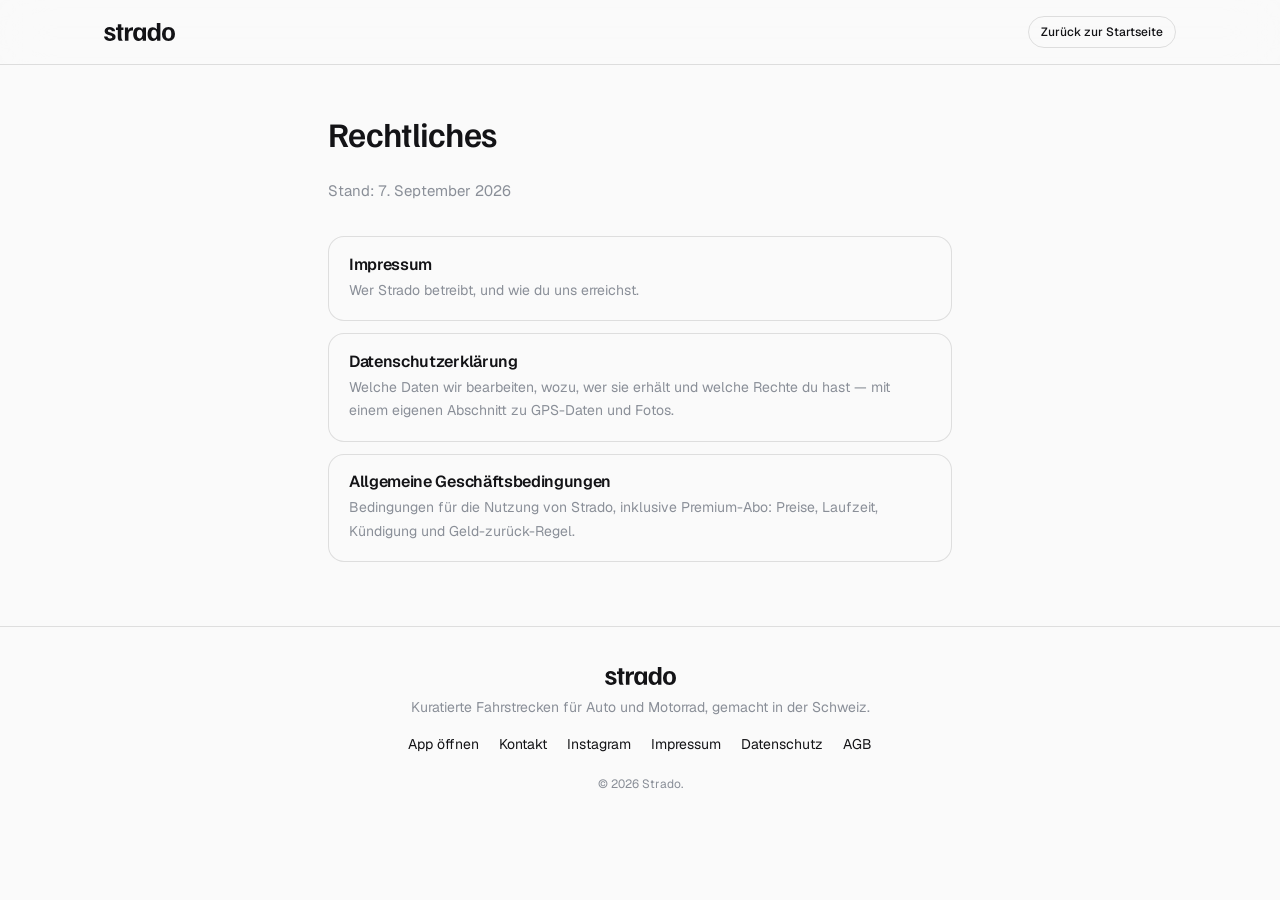
==== commit 9a601141: "Schriften selbst hosten: Geist und Familjen Grotesk statt Inter von Google Fonts Die Info-Seite laed" ====
--- a/legal/index.html
+++ b/legal/index.html
@@ -28,9 +28,8 @@
 <link rel="icon" href="/favicon.ico" sizes="32x32">
 <link rel="icon" href="/favicon.svg" type="image/svg+xml">
 <link rel="apple-touch-icon" href="/apple-touch-icon.png">
-<link rel="preconnect" href="https://fonts.googleapis.com">
-<link rel="preconnect" href="https://fonts.gstatic.com" crossorigin>
-<link href="https://fonts.googleapis.com/css2?family=Inter:wght@400;500;600;700&display=swap" rel="stylesheet">
+<link rel="preload" href="/fonts/geist-latin-v1.woff2" as="font" type="font/woff2" crossorigin>
+<link rel="preload" href="/fonts/familjen-grotesk-latin-v1.woff2" as="font" type="font/woff2" crossorigin>
 <link rel="stylesheet" href="/styles.css">
 <script>
   window.va = window.va || function () { (window.vaq = window.vaq || []).push(arguments); };
@@ -38,7 +37,6 @@
 <script defer src="/_vercel/insights/script.js"></script>
 </head>
 <body>
-<a class="skip-link" href="#inhalt">Zum Inhalt springen</a>
 
 <header class="site-header">
   <div class="wrap header-inner">
@@ -47,7 +45,7 @@
   </div>
 </header>
 
-<main id="inhalt">
+<main>
   <section class="legal">
     <div class="wrap legal-inner">
       <h1>Rechtliches</h1>
@@ -75,14 +73,14 @@
   <div class="wrap footer-inner">
     <a href="/" class="logo"><span class="wortmarke">strado</span></a>
     <p class="footer-tag">Kuratierte Fahrstrecken für Auto und Motorrad, gemacht in der Schweiz.</p>
-    <nav class="footer-links" aria-label="Fusszeile">
+    <div class="footer-links">
       <a href="https://app.strado.ch/" rel="noopener">App öffnen</a>
       <a href="mailto:contact@strado.ch">Kontakt</a>
       <a href="https://www.instagram.com/strado.ch" rel="me noopener">Instagram</a>
       <a href="/legal/impressum">Impressum</a>
       <a href="/legal/datenschutz">Datenschutz</a>
       <a href="/legal/agb">AGB</a>
-    </nav>
+    </div>
     <p class="footer-copy">© <span id="year"></span> Strado.</p>
   </div>
 </footer>
--- a/styles.css
+++ b/styles.css
@@ -17,11 +17,66 @@
  * Systemvorgabe — dieselben zwei Paletten, nur ohne Uebersteuerung.
  */
 
+/* ---------- Schriften ----------
+ *
+ * Dieselben Rollen wie in der App (app/layout.tsx, app/globals.css): Geist
+ * fuer Oberflaeche, Fliesstext und Zahlen (mit Tabellenziffern), Familjen
+ * Grotesk fuer Seitentitel — die Schrift, aus der die Wortmarke gezeichnet
+ * ist. IBM Plex Mono laedt die App nur noch fuer Code (Creator-Codes); so
+ * etwas gibt es hier nicht, also faellt sie weg.
+ *
+ * Beide liegen unter /fonts auf strado.ch selbst statt bei Google Fonts:
+ * sonst ginge die IP-Adresse jedes Besuchers an Google. Quelle sind die
+ * Variable-Fonts von Fontsource (@fontsource-variable/geist und
+ * /familjen-grotesk, 5.3.0), Lizenz SIL OFL 1.1 (fonts/OFL-*.txt).
+ *
+ * Je Schrift zwei Teilmengen wie bei next/font in der App: latin traegt
+ * alles Deutsche samt ’ – « »; latin-ext (Orts- und Passnamen aus den
+ * anderen Landessprachen) laedt der Browser dank unicode-range nur, wenn
+ * ein Zeichen daraus auf der Seite steht. Die Dateinamen tragen eine
+ * Version (-v1), weil vercel.json /fonts ein Jahr lang als unveraenderlich
+ * cachen laesst: eine neue Fassung braucht einen neuen Namen. */
+@font-face {
+  font-family: "Geist";
+  font-style: normal;
+  font-weight: 100 900;
+  font-display: swap;
+  src: url("/fonts/geist-latin-v1.woff2") format("woff2");
+  unicode-range: U+0000-00FF, U+0131, U+0152-0153, U+02BB-02BC, U+02C6, U+02DA, U+02DC, U+0304, U+0308, U+0329, U+2000-206F, U+20AC, U+2122, U+2191, U+2193, U+2212, U+2215, U+FEFF, U+FFFD;
+}
+
+@font-face {
+  font-family: "Geist";
+  font-style: normal;
+  font-weight: 100 900;
+  font-display: swap;
+  src: url("/fonts/geist-latin-ext-v1.woff2") format("woff2");
+  unicode-range: U+0100-02BA, U+02BD-02C5, U+02C7-02CC, U+02CE-02D7, U+02DD-02FF, U+0304, U+0308, U+0329, U+1D00-1DBF, U+1E00-1E9F, U+1EF2-1EFF, U+2020, U+20A0-20AB, U+20AD-20C0, U+2113, U+2C60-2C7F, U+A720-A7FF;
+}
+
+@font-face {
+  font-family: "Familjen Grotesk";
+  font-style: normal;
+  font-weight: 400 700;
+  font-display: swap;
+  src: url("/fonts/familjen-grotesk-latin-v1.woff2") format("woff2");
+  unicode-range: U+0000-00FF, U+0131, U+0152-0153, U+02BB-02BC, U+02C6, U+02DA, U+02DC, U+0304, U+0308, U+0329, U+2000-206F, U+20AC, U+2122, U+2191, U+2193, U+2212, U+2215, U+FEFF, U+FFFD;
+}
+
+@font-face {
+  font-family: "Familjen Grotesk";
+  font-style: normal;
+  font-weight: 400 700;
+  font-display: swap;
+  src: url("/fonts/familjen-grotesk-latin-ext-v1.woff2") format("woff2");
+  unicode-range: U+0100-02BA, U+02BD-02C5, U+02C7-02CC, U+02CE-02D7, U+02DD-02FF, U+0304, U+0308, U+0329, U+1D00-1DBF, U+1E00-1E9F, U+1EF2-1EFF, U+2020, U+20A0-20AB, U+20AD-20C0, U+2113, U+2C60-2C7F, U+A720-A7FF;
+}
+
 :root {
   --color-background: #fafafa;
   --color-foreground: #131316;
   --color-accent: #3d5afe;
-  --color-muted: #666b74; /* wie die App: 5.13:1 auf #fafafa (vorher 3.1:1) */
+  --color-muted: #8a8f98;
 
   --color-border: color-mix(in oklch, var(--color-foreground) 12%, transparent);
   --color-border-strong: color-mix(in oklch, var(--color-foreground) 30%, transparent);
@@ -49,6 +104,11 @@
 
   /* Nur hier, nicht in der App: eine Stufe ueber --text-display. */
   --text-hero: clamp(2rem, 1.5rem + 2.2vw, 3.25rem);
+
+  /* Wie in der App mit generischem Schluss, damit ein Ausfall der
+     Webschrift nicht in einer Serifenschrift endet. */
+  --font-sans: "Geist", -apple-system, BlinkMacSystemFont, "Segoe UI", ui-sans-serif, system-ui, sans-serif;
+  --font-display: "Familjen Grotesk", var(--font-sans);
 
   --max: 1120px;
 
@@ -91,7 +151,10 @@
   margin: 0;
   background: var(--color-background);
   color: var(--color-foreground);
-  font-family: "Inter", -apple-system, BlinkMacSystemFont, "Segoe UI", sans-serif;
+  font-family: var(--font-sans);
+  /* Wie in der App: Tabellenziffern ueberall, Zahlen sind hier fast immer
+     Messwerte (km, Hoehenmeter, Zeiten). */
+  font-variant-numeric: tabular-nums;
   -webkit-font-smoothing: antialiased;
   -webkit-tap-highlight-color: transparent;
   line-height: 1.5;
@@ -101,9 +164,9 @@
 
 a { color: inherit; text-decoration: none; }
 
-/* Wie in der App: tabellarische Zahlen fuer Raenge, Zeiten und Kilometer. */
+/* Wie in der App: tabellarische Zahlen fuer Raenge, Zeiten und Kilometer —
+   in Geist, nicht mehr in einer Mono (siehe --font-mono in app/globals.css). */
 .num {
-  font-family: "IBM Plex Mono", ui-monospace, SFMono-Regular, Menlo, monospace;
   font-weight: 500;
   font-variant-numeric: tabular-nums;
 }
@@ -123,23 +186,16 @@
   letter-spacing: -0.02em;
   line-height: 1.2;
   margin: 0;
-  text-wrap: balance;
-}
-
-p { text-wrap: pretty; }
-
-/* Erster Tab-Stopp jeder Seite: springt an der Kopfzeile vorbei zum Inhalt. */
-.skip-link {
-  position: absolute;
-  left: 1rem;
-  top: -3rem;
-  z-index: 40;
-  padding: 0.5rem 0.75rem;
-  border-radius: var(--radius-sm);
-  background: var(--color-foreground);
-  color: var(--color-background);
-}
-.skip-link:focus { top: 0.5rem; }
+}
+
+/* Seitentitel in der Schrift der Wortmarke, wie :where(h1, .text-display)
+   in der App. Auf der Startseite stehen auch die Abschnittstitel
+   (section h2) und der Streckenname in der Vorschau (.shot-name) in
+   --text-display, also gehoeren sie dazu. Die h2 der Rechtstexte sind
+   Zwischentitel in Textgroesse und bleiben wie h3 in Geist. */
+:where(h1, section:not(.legal) h2, .shot-name) {
+  font-family: var(--font-display);
+}
 
 @media (prefers-reduced-motion: reduce) {
   html { scroll-behavior: auto; }
@@ -307,7 +363,7 @@
   outline: none;
   border-radius: var(--radius-sm);
   box-shadow: 0 0 0 2px var(--color-background),
-    0 0 0 4px var(--color-accent);
+    0 0 0 4px color-mix(in oklch, var(--color-accent) 40%, transparent);
 }
 
 .btn-primary {
@@ -761,7 +817,6 @@
   margin-bottom: 1rem;
   border: 1px solid var(--color-border);
   border-radius: 999px;
-  font-family: "IBM Plex Mono", ui-monospace, SFMono-Regular, Menlo, monospace;
   font-size: 0.75rem;
   font-weight: 500;
   color: var(--color-muted);
@@ -873,7 +928,7 @@
   outline: none;
   border-radius: var(--radius-sm);
   box-shadow: 0 0 0 2px var(--color-background),
-    0 0 0 4px var(--color-accent);
+    0 0 0 4px color-mix(in oklch, var(--color-accent) 40%, transparent);
 }
 
 .antwort {
@@ -1067,12 +1122,11 @@
   display: flex;
   flex-wrap: wrap;
   justify-content: center;
-  gap: 0 1rem;
+  gap: 0.5rem 1.25rem;
   font-size: 0.875rem;
   margin: 0.25rem 0;
 }
-/* Polster statt Abstand: so wird jeder Link mindestens 44px hoch antippbar. */
-.footer-links a { display: inline-block; padding: 0.625rem 0.25rem; transition: color var(--duration-fast) var(--ease-standard); }
+.footer-links a { transition: color var(--duration-fast) var(--ease-standard); }
 .footer-links a:hover { color: var(--color-accent); }
 
 .footer-copy { color: var(--color-muted); font-size: 0.75rem; margin: 0.25rem 0 0; }
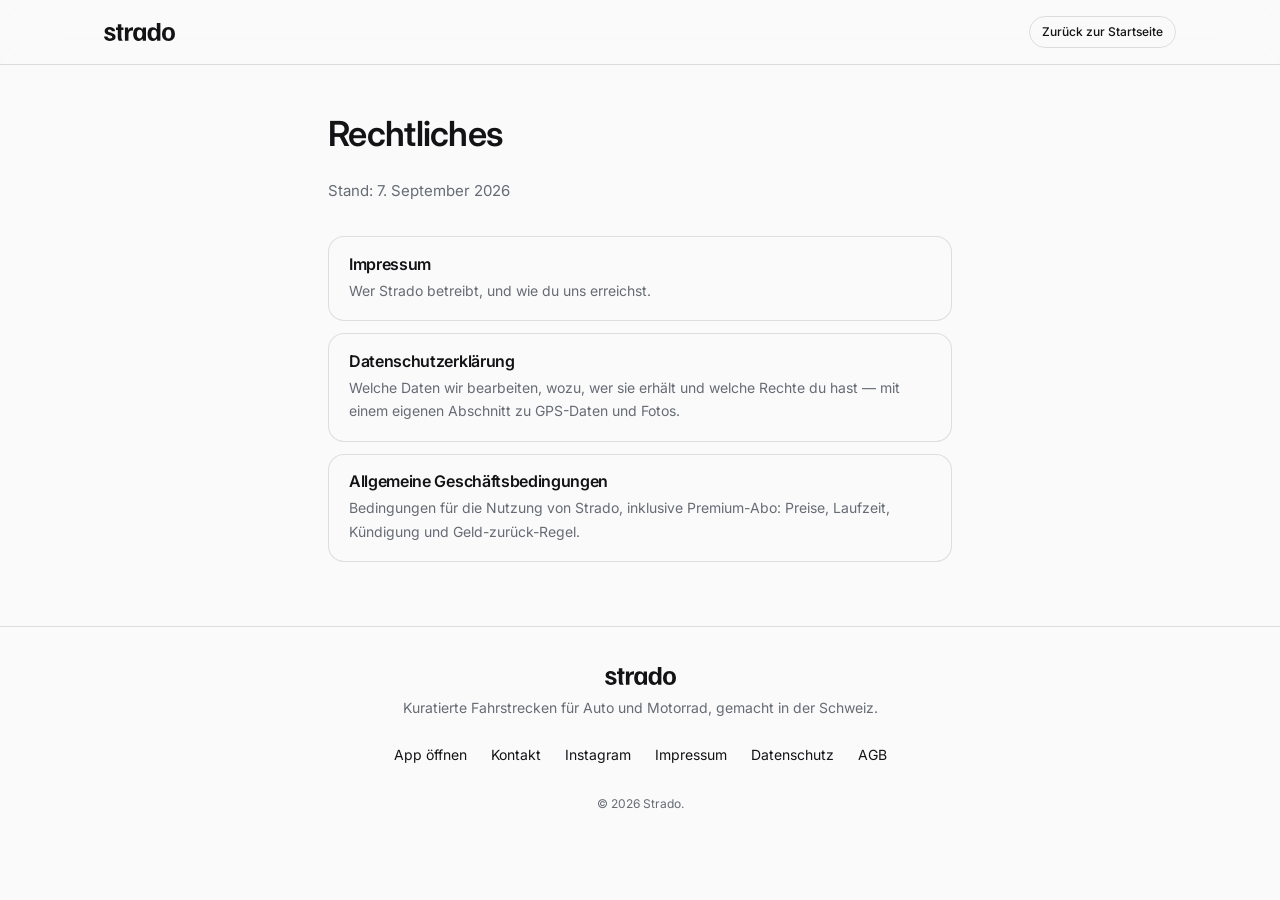
==== commit f98bf707: "Merge pull request #28 from janlampert08-dev/a11y-kontrast-fokus-skiplink Barrierefreiheit: Kontrast" ====
--- a/legal/index.html
+++ b/legal/index.html
@@ -28,8 +28,9 @@
 <link rel="icon" href="/favicon.ico" sizes="32x32">
 <link rel="icon" href="/favicon.svg" type="image/svg+xml">
 <link rel="apple-touch-icon" href="/apple-touch-icon.png">
-<link rel="preload" href="/fonts/geist-latin-v1.woff2" as="font" type="font/woff2" crossorigin>
-<link rel="preload" href="/fonts/familjen-grotesk-latin-v1.woff2" as="font" type="font/woff2" crossorigin>
+<link rel="preconnect" href="https://fonts.googleapis.com">
+<link rel="preconnect" href="https://fonts.gstatic.com" crossorigin>
+<link href="https://fonts.googleapis.com/css2?family=Inter:wght@400;500;600;700&display=swap" rel="stylesheet">
 <link rel="stylesheet" href="/styles.css">
 <script>
   window.va = window.va || function () { (window.vaq = window.vaq || []).push(arguments); };
@@ -37,6 +38,7 @@
 <script defer src="/_vercel/insights/script.js"></script>
 </head>
 <body>
+<a class="skip-link" href="#inhalt">Zum Inhalt springen</a>
 
 <header class="site-header">
   <div class="wrap header-inner">
@@ -45,7 +47,7 @@
   </div>
 </header>
 
-<main>
+<main id="inhalt">
   <section class="legal">
     <div class="wrap legal-inner">
       <h1>Rechtliches</h1>
@@ -73,14 +75,14 @@
   <div class="wrap footer-inner">
     <a href="/" class="logo"><span class="wortmarke">strado</span></a>
     <p class="footer-tag">Kuratierte Fahrstrecken für Auto und Motorrad, gemacht in der Schweiz.</p>
-    <div class="footer-links">
+    <nav class="footer-links" aria-label="Fusszeile">
       <a href="https://app.strado.ch/" rel="noopener">App öffnen</a>
       <a href="mailto:contact@strado.ch">Kontakt</a>
       <a href="https://www.instagram.com/strado.ch" rel="me noopener">Instagram</a>
       <a href="/legal/impressum">Impressum</a>
       <a href="/legal/datenschutz">Datenschutz</a>
       <a href="/legal/agb">AGB</a>
-    </div>
+    </nav>
     <p class="footer-copy">© <span id="year"></span> Strado.</p>
   </div>
 </footer>
--- a/styles.css
+++ b/styles.css
@@ -17,66 +17,11 @@
  * Systemvorgabe — dieselben zwei Paletten, nur ohne Uebersteuerung.
  */
 
-/* ---------- Schriften ----------
- *
- * Dieselben Rollen wie in der App (app/layout.tsx, app/globals.css): Geist
- * fuer Oberflaeche, Fliesstext und Zahlen (mit Tabellenziffern), Familjen
- * Grotesk fuer Seitentitel — die Schrift, aus der die Wortmarke gezeichnet
- * ist. IBM Plex Mono laedt die App nur noch fuer Code (Creator-Codes); so
- * etwas gibt es hier nicht, also faellt sie weg.
- *
- * Beide liegen unter /fonts auf strado.ch selbst statt bei Google Fonts:
- * sonst ginge die IP-Adresse jedes Besuchers an Google. Quelle sind die
- * Variable-Fonts von Fontsource (@fontsource-variable/geist und
- * /familjen-grotesk, 5.3.0), Lizenz SIL OFL 1.1 (fonts/OFL-*.txt).
- *
- * Je Schrift zwei Teilmengen wie bei next/font in der App: latin traegt
- * alles Deutsche samt ’ – « »; latin-ext (Orts- und Passnamen aus den
- * anderen Landessprachen) laedt der Browser dank unicode-range nur, wenn
- * ein Zeichen daraus auf der Seite steht. Die Dateinamen tragen eine
- * Version (-v1), weil vercel.json /fonts ein Jahr lang als unveraenderlich
- * cachen laesst: eine neue Fassung braucht einen neuen Namen. */
-@font-face {
-  font-family: "Geist";
-  font-style: normal;
-  font-weight: 100 900;
-  font-display: swap;
-  src: url("/fonts/geist-latin-v1.woff2") format("woff2");
-  unicode-range: U+0000-00FF, U+0131, U+0152-0153, U+02BB-02BC, U+02C6, U+02DA, U+02DC, U+0304, U+0308, U+0329, U+2000-206F, U+20AC, U+2122, U+2191, U+2193, U+2212, U+2215, U+FEFF, U+FFFD;
-}
-
-@font-face {
-  font-family: "Geist";
-  font-style: normal;
-  font-weight: 100 900;
-  font-display: swap;
-  src: url("/fonts/geist-latin-ext-v1.woff2") format("woff2");
-  unicode-range: U+0100-02BA, U+02BD-02C5, U+02C7-02CC, U+02CE-02D7, U+02DD-02FF, U+0304, U+0308, U+0329, U+1D00-1DBF, U+1E00-1E9F, U+1EF2-1EFF, U+2020, U+20A0-20AB, U+20AD-20C0, U+2113, U+2C60-2C7F, U+A720-A7FF;
-}
-
-@font-face {
-  font-family: "Familjen Grotesk";
-  font-style: normal;
-  font-weight: 400 700;
-  font-display: swap;
-  src: url("/fonts/familjen-grotesk-latin-v1.woff2") format("woff2");
-  unicode-range: U+0000-00FF, U+0131, U+0152-0153, U+02BB-02BC, U+02C6, U+02DA, U+02DC, U+0304, U+0308, U+0329, U+2000-206F, U+20AC, U+2122, U+2191, U+2193, U+2212, U+2215, U+FEFF, U+FFFD;
-}
-
-@font-face {
-  font-family: "Familjen Grotesk";
-  font-style: normal;
-  font-weight: 400 700;
-  font-display: swap;
-  src: url("/fonts/familjen-grotesk-latin-ext-v1.woff2") format("woff2");
-  unicode-range: U+0100-02BA, U+02BD-02C5, U+02C7-02CC, U+02CE-02D7, U+02DD-02FF, U+0304, U+0308, U+0329, U+1D00-1DBF, U+1E00-1E9F, U+1EF2-1EFF, U+2020, U+20A0-20AB, U+20AD-20C0, U+2113, U+2C60-2C7F, U+A720-A7FF;
-}
-
 :root {
   --color-background: #fafafa;
   --color-foreground: #131316;
   --color-accent: #3d5afe;
-  --color-muted: #8a8f98;
+  --color-muted: #666b74; /* wie die App: 5.13:1 auf #fafafa (vorher 3.1:1) */
 
   --color-border: color-mix(in oklch, var(--color-foreground) 12%, transparent);
   --color-border-strong: color-mix(in oklch, var(--color-foreground) 30%, transparent);
@@ -104,11 +49,6 @@
 
   /* Nur hier, nicht in der App: eine Stufe ueber --text-display. */
   --text-hero: clamp(2rem, 1.5rem + 2.2vw, 3.25rem);
-
-  /* Wie in der App mit generischem Schluss, damit ein Ausfall der
-     Webschrift nicht in einer Serifenschrift endet. */
-  --font-sans: "Geist", -apple-system, BlinkMacSystemFont, "Segoe UI", ui-sans-serif, system-ui, sans-serif;
-  --font-display: "Familjen Grotesk", var(--font-sans);
 
   --max: 1120px;
 
@@ -151,10 +91,7 @@
   margin: 0;
   background: var(--color-background);
   color: var(--color-foreground);
-  font-family: var(--font-sans);
-  /* Wie in der App: Tabellenziffern ueberall, Zahlen sind hier fast immer
-     Messwerte (km, Hoehenmeter, Zeiten). */
-  font-variant-numeric: tabular-nums;
+  font-family: "Inter", -apple-system, BlinkMacSystemFont, "Segoe UI", sans-serif;
   -webkit-font-smoothing: antialiased;
   -webkit-tap-highlight-color: transparent;
   line-height: 1.5;
@@ -164,9 +101,9 @@
 
 a { color: inherit; text-decoration: none; }
 
-/* Wie in der App: tabellarische Zahlen fuer Raenge, Zeiten und Kilometer —
-   in Geist, nicht mehr in einer Mono (siehe --font-mono in app/globals.css). */
+/* Wie in der App: tabellarische Zahlen fuer Raenge, Zeiten und Kilometer. */
 .num {
+  font-family: "IBM Plex Mono", ui-monospace, SFMono-Regular, Menlo, monospace;
   font-weight: 500;
   font-variant-numeric: tabular-nums;
 }
@@ -186,16 +123,23 @@
   letter-spacing: -0.02em;
   line-height: 1.2;
   margin: 0;
-}
-
-/* Seitentitel in der Schrift der Wortmarke, wie :where(h1, .text-display)
-   in der App. Auf der Startseite stehen auch die Abschnittstitel
-   (section h2) und der Streckenname in der Vorschau (.shot-name) in
-   --text-display, also gehoeren sie dazu. Die h2 der Rechtstexte sind
-   Zwischentitel in Textgroesse und bleiben wie h3 in Geist. */
-:where(h1, section:not(.legal) h2, .shot-name) {
-  font-family: var(--font-display);
-}
+  text-wrap: balance;
+}
+
+p { text-wrap: pretty; }
+
+/* Erster Tab-Stopp jeder Seite: springt an der Kopfzeile vorbei zum Inhalt. */
+.skip-link {
+  position: absolute;
+  left: 1rem;
+  top: -3rem;
+  z-index: 40;
+  padding: 0.5rem 0.75rem;
+  border-radius: var(--radius-sm);
+  background: var(--color-foreground);
+  color: var(--color-background);
+}
+.skip-link:focus { top: 0.5rem; }
 
 @media (prefers-reduced-motion: reduce) {
   html { scroll-behavior: auto; }
@@ -363,7 +307,7 @@
   outline: none;
   border-radius: var(--radius-sm);
   box-shadow: 0 0 0 2px var(--color-background),
-    0 0 0 4px color-mix(in oklch, var(--color-accent) 40%, transparent);
+    0 0 0 4px var(--color-accent);
 }
 
 .btn-primary {
@@ -817,6 +761,7 @@
   margin-bottom: 1rem;
   border: 1px solid var(--color-border);
   border-radius: 999px;
+  font-family: "IBM Plex Mono", ui-monospace, SFMono-Regular, Menlo, monospace;
   font-size: 0.75rem;
   font-weight: 500;
   color: var(--color-muted);
@@ -928,7 +873,7 @@
   outline: none;
   border-radius: var(--radius-sm);
   box-shadow: 0 0 0 2px var(--color-background),
-    0 0 0 4px color-mix(in oklch, var(--color-accent) 40%, transparent);
+    0 0 0 4px var(--color-accent);
 }
 
 .antwort {
@@ -1122,11 +1067,12 @@
   display: flex;
   flex-wrap: wrap;
   justify-content: center;
-  gap: 0.5rem 1.25rem;
+  gap: 0 1rem;
   font-size: 0.875rem;
   margin: 0.25rem 0;
 }
-.footer-links a { transition: color var(--duration-fast) var(--ease-standard); }
+/* Polster statt Abstand: so wird jeder Link mindestens 44px hoch antippbar. */
+.footer-links a { display: inline-block; padding: 0.625rem 0.25rem; transition: color var(--duration-fast) var(--ease-standard); }
 .footer-links a:hover { color: var(--color-accent); }
 
 .footer-copy { color: var(--color-muted); font-size: 0.75rem; margin: 0.25rem 0 0; }
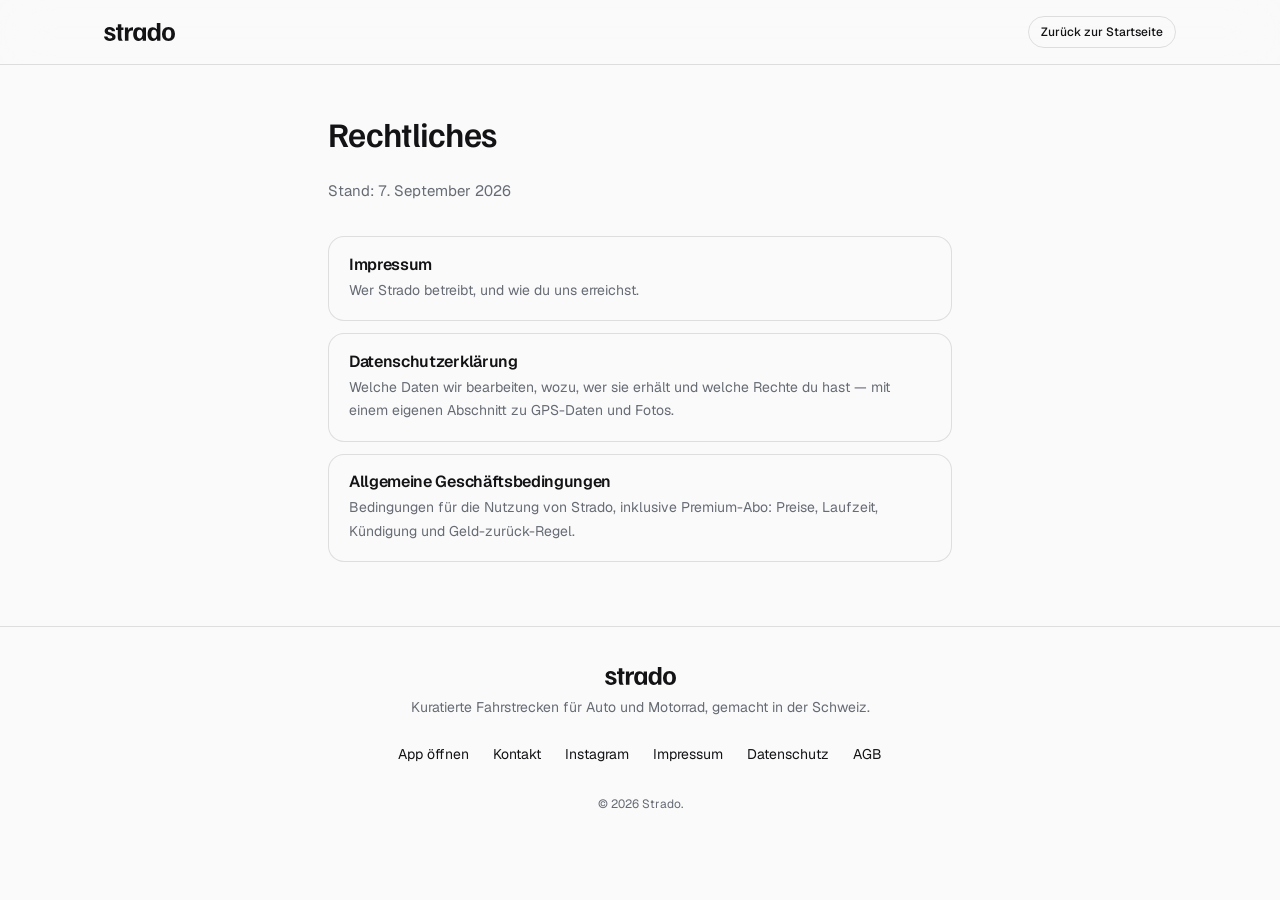
==== commit c4566756: "Merge origin/main in schriften-selbst-hosten # Conflicts: #	styles.css" ====
--- a/legal/index.html
+++ b/legal/index.html
@@ -28,9 +28,8 @@
 <link rel="icon" href="/favicon.ico" sizes="32x32">
 <link rel="icon" href="/favicon.svg" type="image/svg+xml">
 <link rel="apple-touch-icon" href="/apple-touch-icon.png">
-<link rel="preconnect" href="https://fonts.googleapis.com">
-<link rel="preconnect" href="https://fonts.gstatic.com" crossorigin>
-<link href="https://fonts.googleapis.com/css2?family=Inter:wght@400;500;600;700&display=swap" rel="stylesheet">
+<link rel="preload" href="/fonts/geist-latin-v1.woff2" as="font" type="font/woff2" crossorigin>
+<link rel="preload" href="/fonts/familjen-grotesk-latin-v1.woff2" as="font" type="font/woff2" crossorigin>
 <link rel="stylesheet" href="/styles.css">
 <script>
   window.va = window.va || function () { (window.vaq = window.vaq || []).push(arguments); };
@@ -83,7 +82,7 @@
       <a href="/legal/datenschutz">Datenschutz</a>
       <a href="/legal/agb">AGB</a>
     </nav>
-    <p class="footer-copy">© <span id="year"></span> Strado.</p>
+    <p class="footer-copy">© <span id="year">2026</span> Strado.</p>
   </div>
 </footer>
 
--- a/styles.css
+++ b/styles.css
@@ -16,6 +16,61 @@
  * Info-Seite hat keine Einstellungen und folgt deshalb nur der
  * Systemvorgabe — dieselben zwei Paletten, nur ohne Uebersteuerung.
  */
+
+/* ---------- Schriften ----------
+ *
+ * Dieselben Rollen wie in der App (app/layout.tsx, app/globals.css): Geist
+ * fuer Oberflaeche, Fliesstext und Zahlen (mit Tabellenziffern), Familjen
+ * Grotesk fuer Seitentitel — die Schrift, aus der die Wortmarke gezeichnet
+ * ist. IBM Plex Mono laedt die App nur noch fuer Code (Creator-Codes); so
+ * etwas gibt es hier nicht, also faellt sie weg.
+ *
+ * Beide liegen unter /fonts auf strado.ch selbst statt bei Google Fonts:
+ * sonst ginge die IP-Adresse jedes Besuchers an Google. Quelle sind die
+ * Variable-Fonts von Fontsource (@fontsource-variable/geist und
+ * /familjen-grotesk, 5.3.0), Lizenz SIL OFL 1.1 (fonts/OFL-*.txt).
+ *
+ * Je Schrift zwei Teilmengen wie bei next/font in der App: latin traegt
+ * alles Deutsche samt ’ – « »; latin-ext (Orts- und Passnamen aus den
+ * anderen Landessprachen) laedt der Browser dank unicode-range nur, wenn
+ * ein Zeichen daraus auf der Seite steht. Die Dateinamen tragen eine
+ * Version (-v1), weil vercel.json /fonts ein Jahr lang als unveraenderlich
+ * cachen laesst: eine neue Fassung braucht einen neuen Namen. */
+@font-face {
+  font-family: "Geist";
+  font-style: normal;
+  font-weight: 100 900;
+  font-display: swap;
+  src: url("/fonts/geist-latin-v1.woff2") format("woff2");
+  unicode-range: U+0000-00FF, U+0131, U+0152-0153, U+02BB-02BC, U+02C6, U+02DA, U+02DC, U+0304, U+0308, U+0329, U+2000-206F, U+20AC, U+2122, U+2191, U+2193, U+2212, U+2215, U+FEFF, U+FFFD;
+}
+
+@font-face {
+  font-family: "Geist";
+  font-style: normal;
+  font-weight: 100 900;
+  font-display: swap;
+  src: url("/fonts/geist-latin-ext-v1.woff2") format("woff2");
+  unicode-range: U+0100-02BA, U+02BD-02C5, U+02C7-02CC, U+02CE-02D7, U+02DD-02FF, U+0304, U+0308, U+0329, U+1D00-1DBF, U+1E00-1E9F, U+1EF2-1EFF, U+2020, U+20A0-20AB, U+20AD-20C0, U+2113, U+2C60-2C7F, U+A720-A7FF;
+}
+
+@font-face {
+  font-family: "Familjen Grotesk";
+  font-style: normal;
+  font-weight: 400 700;
+  font-display: swap;
+  src: url("/fonts/familjen-grotesk-latin-v1.woff2") format("woff2");
+  unicode-range: U+0000-00FF, U+0131, U+0152-0153, U+02BB-02BC, U+02C6, U+02DA, U+02DC, U+0304, U+0308, U+0329, U+2000-206F, U+20AC, U+2122, U+2191, U+2193, U+2212, U+2215, U+FEFF, U+FFFD;
+}
+
+@font-face {
+  font-family: "Familjen Grotesk";
+  font-style: normal;
+  font-weight: 400 700;
+  font-display: swap;
+  src: url("/fonts/familjen-grotesk-latin-ext-v1.woff2") format("woff2");
+  unicode-range: U+0100-02BA, U+02BD-02C5, U+02C7-02CC, U+02CE-02D7, U+02DD-02FF, U+0304, U+0308, U+0329, U+1D00-1DBF, U+1E00-1E9F, U+1EF2-1EFF, U+2020, U+20A0-20AB, U+20AD-20C0, U+2113, U+2C60-2C7F, U+A720-A7FF;
+}
 
 :root {
   --color-background: #fafafa;
@@ -49,6 +104,11 @@
 
   /* Nur hier, nicht in der App: eine Stufe ueber --text-display. */
   --text-hero: clamp(2rem, 1.5rem + 2.2vw, 3.25rem);
+
+  /* Wie in der App mit generischem Schluss, damit ein Ausfall der
+     Webschrift nicht in einer Serifenschrift endet. */
+  --font-sans: "Geist", -apple-system, BlinkMacSystemFont, "Segoe UI", ui-sans-serif, system-ui, sans-serif;
+  --font-display: "Familjen Grotesk", var(--font-sans);
 
   --max: 1120px;
 
@@ -91,7 +151,10 @@
   margin: 0;
   background: var(--color-background);
   color: var(--color-foreground);
-  font-family: "Inter", -apple-system, BlinkMacSystemFont, "Segoe UI", sans-serif;
+  font-family: var(--font-sans);
+  /* Wie in der App: Tabellenziffern ueberall, Zahlen sind hier fast immer
+     Messwerte (km, Hoehenmeter, Zeiten). */
+  font-variant-numeric: tabular-nums;
   -webkit-font-smoothing: antialiased;
   -webkit-tap-highlight-color: transparent;
   line-height: 1.5;
@@ -101,9 +164,9 @@
 
 a { color: inherit; text-decoration: none; }
 
-/* Wie in der App: tabellarische Zahlen fuer Raenge, Zeiten und Kilometer. */
+/* Wie in der App: tabellarische Zahlen fuer Raenge, Zeiten und Kilometer —
+   in Geist, nicht mehr in einer Mono (siehe --font-mono in app/globals.css). */
 .num {
-  font-family: "IBM Plex Mono", ui-monospace, SFMono-Regular, Menlo, monospace;
   font-weight: 500;
   font-variant-numeric: tabular-nums;
 }
@@ -124,6 +187,15 @@
   line-height: 1.2;
   margin: 0;
   text-wrap: balance;
+}
+
+/* Seitentitel in der Schrift der Wortmarke, wie :where(h1, .text-display)
+   in der App. Auf der Startseite stehen auch die Abschnittstitel
+   (section h2) und der Streckenname in der Vorschau (.shot-name) in
+   --text-display, also gehoeren sie dazu. Die h2 der Rechtstexte sind
+   Zwischentitel in Textgroesse und bleiben wie h3 in Geist. */
+:where(h1, section:not(.legal) h2, .shot-name) {
+  font-family: var(--font-display);
 }
 
 p { text-wrap: pretty; }
@@ -761,7 +833,6 @@
   margin-bottom: 1rem;
   border: 1px solid var(--color-border);
   border-radius: 999px;
-  font-family: "IBM Plex Mono", ui-monospace, SFMono-Regular, Menlo, monospace;
   font-size: 0.75rem;
   font-weight: 500;
   color: var(--color-muted);
